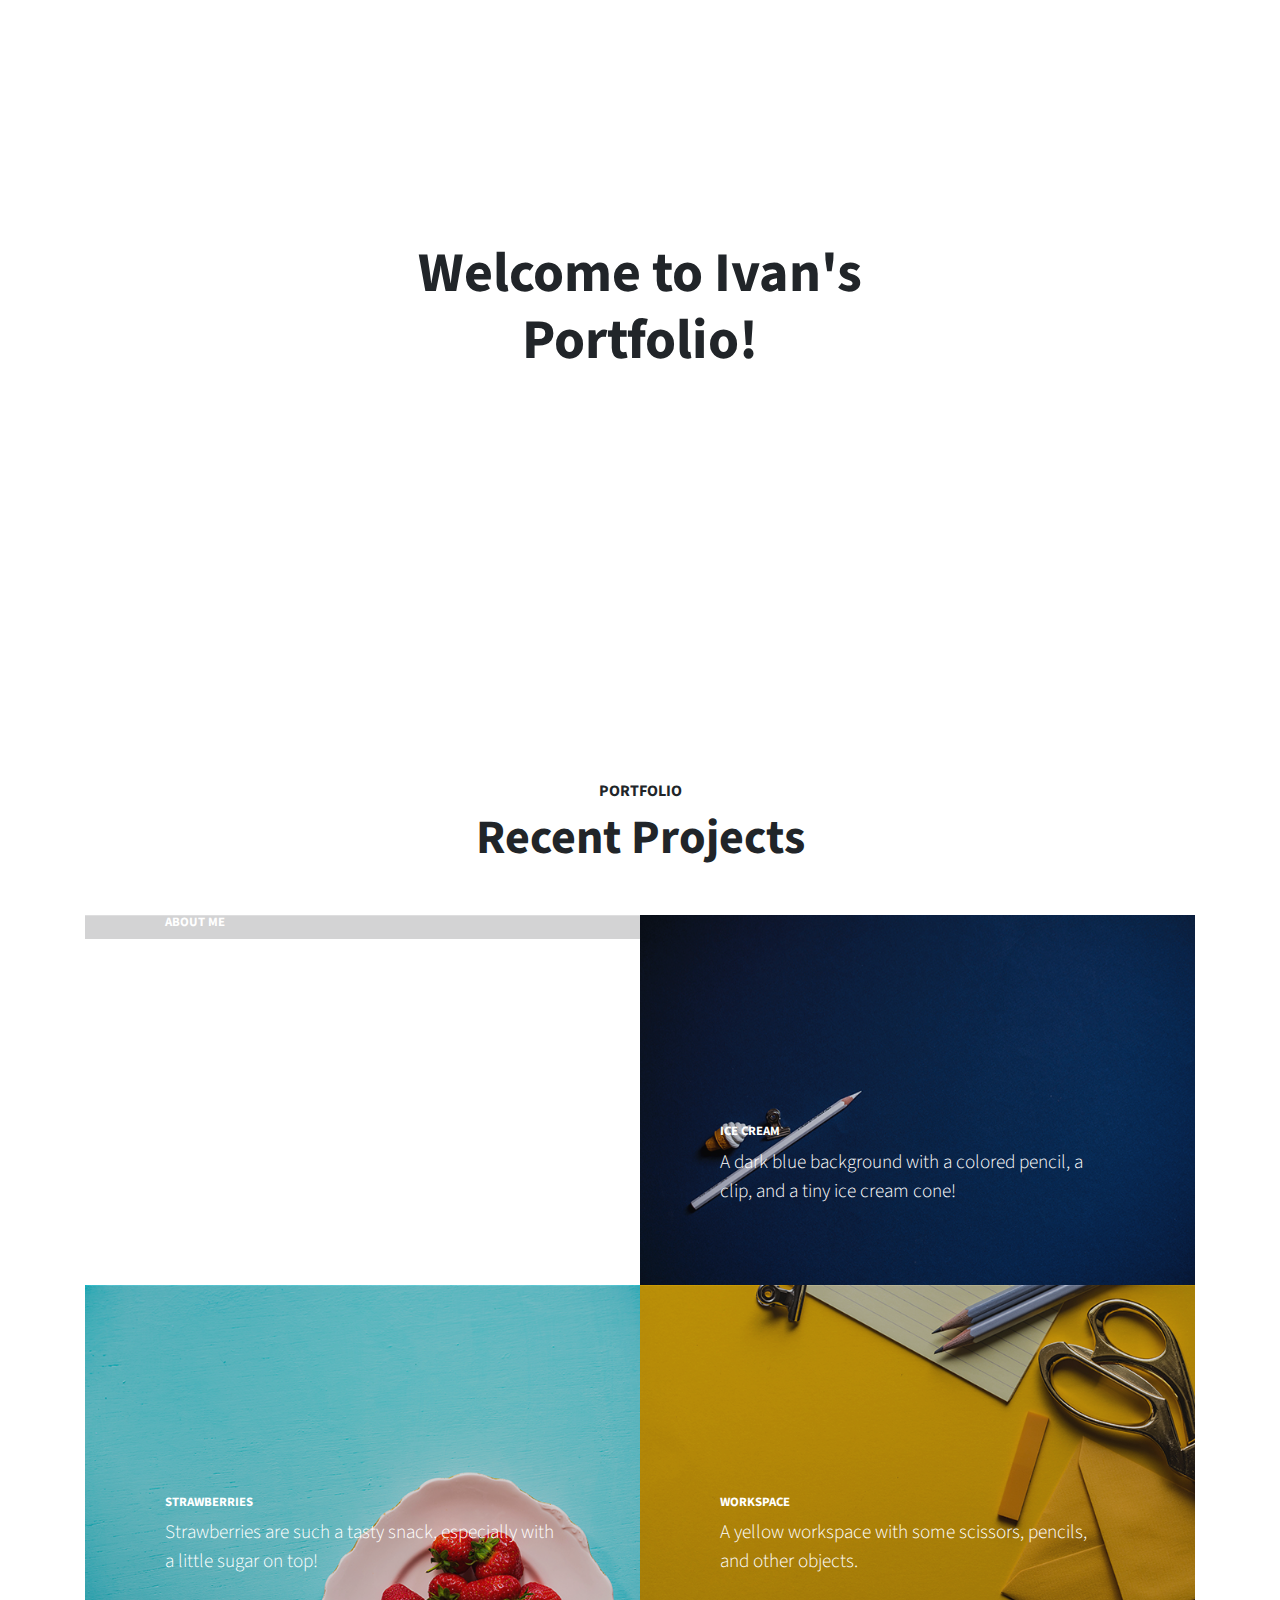
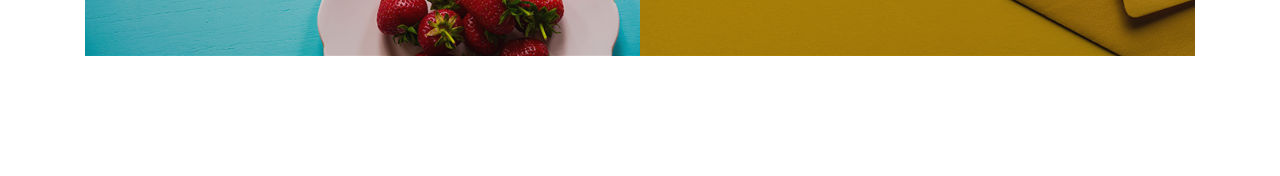
==== index.html @ cd4e30f1 "boogaloo" ====
<!DOCTYPE html>
<html lang="en">

  <head>

    <meta charset="utf-8">
    <meta name="viewport" content="width=device-width, initial-scale=1, shrink-to-fit=no">
    <meta name="description" content="">
    <meta name="author" content="">

    <title>Portfolio</title>

    <!-- Bootstrap Core CSS -->
    <link href="vendor/bootstrap/css/bootstrap.min.css" rel="stylesheet">

    <!-- Custom Fonts -->
    <link href="vendor/font-awesome/css/font-awesome.min.css" rel="stylesheet" type="text/css">
    <link href="https://fonts.googleapis.com/css?family=Source+Sans+Pro:300,400,700,300italic,400italic,700italic" rel="stylesheet" type="text/css">
    <link href="vendor/simple-line-icons/css/simple-line-icons.css" rel="stylesheet">

    <!-- Custom CSS -->
    <link href="css/stylish-portfolio.min.css" rel="stylesheet">

  </head>
    
    <body>

    <!-- Callout -->
    <section class="callout">
      <div class="container text-center">
        <h2 class="mx-auto mb-5">Welcome to
          Ivan's
          Portfolio!</h2>
      </div>
    </section>

    <!-- Portfolio -->
    <section class="content-section" id="portfolio">
      <div class="container">
        <div class="content-section-heading text-center">
          <h3 class="Portfolio">Portfolio</h3>
          <h2 class="mb-5">Recent Projects</h2>
        </div>
        <div class="row no-gutters">
          <div class="col-lg-6">
            <a class="portfolio-item" href="file:///Users/missionbit/Desktop/Portfolio/Ivan%20about%20me.html">
              <span class="caption">
                <span class="caption-content">
                  <h2>About Me</h2>
                </span>
              </span>
              <img class="img-fluid" src="http://www.virm.net/img/Dark-Grey-Flooring-Houses-Flooring-Picture-Ideas-Blogule.jpg" alt="">
            </a>
          </div>
          <div class="col-lg-6">
            <a class="portfolio-item" href="#">
              <span class="caption">
                <span class="caption-content">
                  <h2>Ice Cream</h2>
                  <p class="mb-0">A dark blue background with a colored pencil, a clip, and a tiny ice cream cone!</p>
                </span>
              </span>
              <img class="img-fluid" src="img/portfolio-2.jpg" alt="">
            </a>
          </div>
          <div class="col-lg-6">
            <a class="portfolio-item" href="#">
              <span class="caption">
                <span class="caption-content">
                  <h2>Strawberries</h2>
                  <p class="mb-0">Strawberries are such a tasty snack, especially with a little sugar on top!</p>
                </span>
              </span>
              <img class="img-fluid" src="img/portfolio-3.jpg" alt="">
            </a>
          </div>
          <div class="col-lg-6">
            <a class="portfolio-item" href="#">
              <span class="caption">
                <span class="caption-content">
                  <h2>Workspace</h2>
                  <p class="mb-0">A yellow workspace with some scissors, pencils, and other objects.</p>
                </span>
              </span>
              <img class="img-fluid" src="img/portfolio-4.jpg" alt="">
            </a>
          </div>
        </div>
      </div>
        </section>

  </body>

</html>
---- vendor/simple-line-icons/css/simple-line-icons.css ----
@font-face {
  font-family: 'simple-line-icons';
  src: url('../fonts/Simple-Line-Icons.eot?v=2.4.0');
  src: url('../fonts/Simple-Line-Icons.eot?v=2.4.0#iefix') format('embedded-opentype'), url('../fonts/Simple-Line-Icons.woff2?v=2.4.0') format('woff2'), url('../fonts/Simple-Line-Icons.ttf?v=2.4.0') format('truetype'), url('../fonts/Simple-Line-Icons.woff?v=2.4.0') format('woff'), url('../fonts/Simple-Line-Icons.svg?v=2.4.0#simple-line-icons') format('svg');
  font-weight: normal;
  font-style: normal;
}
/*
 Use the following CSS code if you want to have a class per icon.
 Instead of a list of all class selectors, you can use the generic [class*="icon-"] selector, but it's slower:
*/
.icon-user,
.icon-people,
.icon-user-female,
.icon-user-follow,
.icon-user-following,
.icon-user-unfollow,
.icon-login,
.icon-logout,
.icon-emotsmile,
.icon-phone,
.icon-call-end,
.icon-call-in,
.icon-call-out,
.icon-map,
.icon-location-pin,
.icon-direction,
.icon-directions,
.icon-compass,
.icon-layers,
.icon-menu,
.icon-list,
.icon-options-vertical,
.icon-options,
.icon-arrow-down,
.icon-arrow-left,
.icon-arrow-right,
.icon-arrow-up,
.icon-arrow-up-circle,
.icon-arrow-left-circle,
.icon-arrow-right-circle,
.icon-arrow-down-circle,
.icon-check,
.icon-clock,
.icon-plus,
.icon-minus,
.icon-close,
.icon-event,
.icon-exclamation,
.icon-organization,
.icon-trophy,
.icon-screen-smartphone,
.icon-screen-desktop,
.icon-plane,
.icon-notebook,
.icon-mustache,
.icon-mouse,
.icon-magnet,
.icon-energy,
.icon-disc,
.icon-cursor,
.icon-cursor-move,
.icon-crop,
.icon-chemistry,
.icon-speedometer,
.icon-shield,
.icon-screen-tablet,
.icon-magic-wand,
.icon-hourglass,
.icon-graduation,
.icon-ghost,
.icon-game-controller,
.icon-fire,
.icon-eyeglass,
.icon-envelope-open,
.icon-envelope-letter,
.icon-bell,
.icon-badge,
.icon-anchor,
.icon-wallet,
.icon-vector,
.icon-speech,
.icon-puzzle,
.icon-printer,
.icon-present,
.icon-playlist,
.icon-pin,
.icon-picture,
.icon-handbag,
.icon-globe-alt,
.icon-globe,
.icon-folder-alt,
.icon-folder,
.icon-film,
.icon-feed,
.icon-drop,
.icon-drawer,
.icon-docs,
.icon-doc,
.icon-diamond,
.icon-cup,
.icon-calculator,
.icon-bubbles,
.icon-briefcase,
.icon-book-open,
.icon-basket-loaded,
.icon-basket,
.icon-bag,
.icon-action-undo,
.icon-action-redo,
.icon-wrench,
.icon-umbrella,
.icon-trash,
.icon-tag,
.icon-support,
.icon-frame,
.icon-size-fullscreen,
.icon-size-actual,
.icon-shuffle,
.icon-share-alt,
.icon-share,
.icon-rocket,
.icon-question,
.icon-pie-chart,
.icon-pencil,
.icon-note,
.icon-loop,
.icon-home,
.icon-grid,
.icon-graph,
.icon-microphone,
.icon-music-tone-alt,
.icon-music-tone,
.icon-earphones-alt,
.icon-earphones,
.icon-equalizer,
.icon-like,
.icon-dislike,
.icon-control-start,
.icon-control-rewind,
.icon-control-play,
.icon-control-pause,
.icon-control-forward,
.icon-control-end,
.icon-volume-1,
.icon-volume-2,
.icon-volume-off,
.icon-calendar,
.icon-bulb,
.icon-chart,
.icon-ban,
.icon-bubble,
.icon-camrecorder,
.icon-camera,
.icon-cloud-download,
.icon-cloud-upload,
.icon-envelope,
.icon-eye,
.icon-flag,
.icon-heart,
.icon-info,
.icon-key,
.icon-link,
.icon-lock,
.icon-lock-open,
.icon-magnifier,
.icon-magnifier-add,
.icon-magnifier-remove,
.icon-paper-clip,
.icon-paper-plane,
.icon-power,
.icon-refresh,
.icon-reload,
.icon-settings,
.icon-star,
.icon-symbol-female,
.icon-symbol-male,
.icon-target,
.icon-credit-card,
.icon-paypal,
.icon-social-tumblr,
.icon-social-twitter,
.icon-social-facebook,
.icon-social-instagram,
.icon-social-linkedin,
.icon-social-pinterest,
.icon-social-github,
.icon-social-google,
.icon-social-reddit,
.icon-social-skype,
.icon-social-dribbble,
.icon-social-behance,
.icon-social-foursqare,
.icon-social-soundcloud,
.icon-social-spotify,
.icon-social-stumbleupon,
.icon-social-youtube,
.icon-social-dropbox,
.icon-social-vkontakte,
.icon-social-steam {
  font-family: 'simple-line-icons';
  speak: none;
  font-style: normal;
  font-weight: normal;
  font-variant: normal;
  text-transform: none;
  line-height: 1;
  /* Better Font Rendering =========== */
  -webkit-font-smoothing: antialiased;
  -moz-osx-font-smoothing: grayscale;
}
.icon-user:before {
  content: "\e005";
}
.icon-people:before {
  content: "\e001";
}
.icon-user-female:before {
  content: "\e000";
}
.icon-user-follow:before {
  content: "\e002";
}
.icon-user-following:before {
  content: "\e003";
}
.icon-user-unfollow:before {
  content: "\e004";
}
.icon-login:before {
  content: "\e066";
}
.icon-logout:before {
  content: "\e065";
}
.icon-emotsmile:before {
  content: "\e021";
}
.icon-phone:before {
  content: "\e600";
}
.icon-call-end:before {
  content: "\e048";
}
.icon-call-in:before {
  content: "\e047";
}
.icon-call-out:before {
  content: "\e046";
}
.icon-map:before {
  content: "\e033";
}
.icon-location-pin:before {
  content: "\e096";
}
.icon-direction:before {
  content: "\e042";
}
.icon-directions:before {
  content: "\e041";
}
.icon-compass:before {
  content: "\e045";
}
.icon-layers:before {
  content: "\e034";
}
.icon-menu:before {
  content: "\e601";
}
.icon-list:before {
  content: "\e067";
}
.icon-options-vertical:before {
  content: "\e602";
}
.icon-options:before {
  content: "\e603";
}
.icon-arrow-down:before {
  content: "\e604";
}
.icon-arrow-left:before {
  content: "\e605";
}
.icon-arrow-right:before {
  content: "\e606";
}
.icon-arrow-up:before {
  content: "\e607";
}
.icon-arrow-up-circle:before {
  content: "\e078";
}
.icon-arrow-left-circle:before {
  content: "\e07a";
}
.icon-arrow-right-circle:before {
  content: "\e079";
}
.icon-arrow-down-circle:before {
  content: "\e07b";
}
.icon-check:before {
  content: "\e080";
}
.icon-clock:before {
  content: "\e081";
}
.icon-plus:before {
  content: "\e095";
}
.icon-minus:before {
  content: "\e615";
}
.icon-close:before {
  content: "\e082";
}
.icon-event:before {
  content: "\e619";
}
.icon-exclamation:before {
  content: "\e617";
}
.icon-organization:before {
  content: "\e616";
}
.icon-trophy:before {
  content: "\e006";
}
.icon-screen-smartphone:before {
  content: "\e010";
}
.icon-screen-desktop:before {
  content: "\e011";
}
.icon-plane:before {
  content: "\e012";
}
.icon-notebook:before {
  content: "\e013";
}
.icon-mustache:before {
  content: "\e014";
}
.icon-mouse:before {
  content: "\e015";
}
.icon-magnet:before {
  content: "\e016";
}
.icon-energy:before {
  content: "\e020";
}
.icon-disc:before {
  content: "\e022";
}
.icon-cursor:before {
  content: "\e06e";
}
.icon-cursor-move:before {
  content: "\e023";
}
.icon-crop:before {
  content: "\e024";
}
.icon-chemistry:before {
  content: "\e026";
}
.icon-speedometer:before {
  content: "\e007";
}
.icon-shield:before {
  content: "\e00e";
}
.icon-screen-tablet:before {
  content: "\e00f";
}
.icon-magic-wand:before {
  content: "\e017";
}
.icon-hourglass:before {
  content: "\e018";
}
.icon-graduation:before {
  content: "\e019";
}
.icon-ghost:before {
  content: "\e01a";
}
.icon-game-controller:before {
  content: "\e01b";
}
.icon-fire:before {
  content: "\e01c";
}
.icon-eyeglass:before {
  content: "\e01d";
}
.icon-envelope-open:before {
  content: "\e01e";
}
.icon-envelope-letter:before {
  content: "\e01f";
}
.icon-bell:before {
  content: "\e027";
}
.icon-badge:before {
  content: "\e028";
}
.icon-anchor:before {
  content: "\e029";
}
.icon-wallet:before {
  content: "\e02a";
}
.icon-vector:before {
  content: "\e02b";
}
.icon-speech:before {
  content: "\e02c";
}
.icon-puzzle:before {
  content: "\e02d";
}
.icon-printer:before {
  content: "\e02e";
}
.icon-present:before {
  content: "\e02f";
}
.icon-playlist:before {
  content: "\e030";
}
.icon-pin:before {
  content: "\e031";
}
.icon-picture:before {
  content: "\e032";
}
.icon-handbag:before {
  content: "\e035";
}
.icon-globe-alt:before {
  content: "\e036";
}
.icon-globe:before {
  content: "\e037";
}
.icon-folder-alt:before {
  content: "\e039";
}
.icon-folder:before {
  content: "\e089";
}
.icon-film:before {
  content: "\e03a";
}
.icon-feed:before {
  content: "\e03b";
}
.icon-drop:before {
  content: "\e03e";
}
.icon-drawer:before {
  content: "\e03f";
}
.icon-docs:before {
  content: "\e040";
}
.icon-doc:before {
  content: "\e085";
}
.icon-diamond:before {
  content: "\e043";
}
.icon-cup:before {
  content: "\e044";
}
.icon-calculator:before {
  content: "\e049";
}
.icon-bubbles:before {
  content: "\e04a";
}
.icon-briefcase:before {
  content: "\e04b";
}
.icon-book-open:before {
  content: "\e04c";
}
.icon-basket-loaded:before {
  content: "\e04d";
}
.icon-basket:before {
  content: "\e04e";
}
.icon-bag:before {
  content: "\e04f";
}
.icon-action-undo:before {
  content: "\e050";
}
.icon-action-redo:before {
  content: "\e051";
}
.icon-wrench:before {
  content: "\e052";
}
.icon-umbrella:before {
  content: "\e053";
}
.icon-trash:before {
  content: "\e054";
}
.icon-tag:before {
  content: "\e055";
}
.icon-support:before {
  content: "\e056";
}
.icon-frame:before {
  content: "\e038";
}
.icon-size-fullscreen:before {
  content: "\e057";
}
.icon-size-actual:before {
  content: "\e058";
}
.icon-shuffle:before {
  content: "\e059";
}
.icon-share-alt:before {
  content: "\e05a";
}
.icon-share:before {
  content: "\e05b";
}
.icon-rocket:before {
  content: "\e05c";
}
.icon-question:before {
  content: "\e05d";
}
.icon-pie-chart:before {
  content: "\e05e";
}
.icon-pencil:before {
  content: "\e05f";
}
.icon-note:before {
  content: "\e060";
}
.icon-loop:before {
  content: "\e064";
}
.icon-home:before {
  content: "\e069";
}
.icon-grid:before {
  content: "\e06a";
}
.icon-graph:before {
  content: "\e06b";
}
.icon-microphone:before {
  content: "\e063";
}
.icon-music-tone-alt:before {
  content: "\e061";
}
.icon-music-tone:before {
  content: "\e062";
}
.icon-earphones-alt:before {
  content: "\e03c";
}
.icon-earphones:before {
  content: "\e03d";
}
.icon-equalizer:before {
  content: "\e06c";
}
.icon-like:before {
  content: "\e068";
}
.icon-dislike:before {
  content: "\e06d";
}
.icon-control-start:before {
  content: "\e06f";
}
.icon-control-rewind:before {
  content: "\e070";
}
.icon-control-play:before {
  content: "\e071";
}
.icon-control-pause:before {
  content: "\e072";
}
.icon-control-forward:before {
  content: "\e073";
}
.icon-control-end:before {
  content: "\e074";
}
.icon-volume-1:before {
  content: "\e09f";
}
.icon-volume-2:before {
  content: "\e0a0";
}
.icon-volume-off:before {
  content: "\e0a1";
}
.icon-calendar:before {
  content: "\e075";
}
.icon-bulb:before {
  content: "\e076";
}
.icon-chart:before {
  content: "\e077";
}
.icon-ban:before {
  content: "\e07c";
}
.icon-bubble:before {
  content: "\e07d";
}
.icon-camrecorder:before {
  content: "\e07e";
}
.icon-camera:before {
  content: "\e07f";
}
.icon-cloud-download:before {
  content: "\e083";
}
.icon-cloud-upload:before {
  content: "\e084";
}
.icon-envelope:before {
  content: "\e086";
}
.icon-eye:before {
  content: "\e087";
}
.icon-flag:before {
  content: "\e088";
}
.icon-heart:before {
  content: "\e08a";
}
.icon-info:before {
  content: "\e08b";
}
.icon-key:before {
  content: "\e08c";
}
.icon-link:before {
  content: "\e08d";
}
.icon-lock:before {
  content: "\e08e";
}
.icon-lock-open:before {
  content: "\e08f";
}
.icon-magnifier:before {
  content: "\e090";
}
.icon-magnifier-add:before {
  content: "\e091";
}
.icon-magnifier-remove:before {
  content: "\e092";
}
.icon-paper-clip:before {
  content: "\e093";
}
.icon-paper-plane:before {
  content: "\e094";
}
.icon-power:before {
  content: "\e097";
}
.icon-refresh:before {
  content: "\e098";
}
.icon-reload:before {
  content: "\e099";
}
.icon-settings:before {
  content: "\e09a";
}
.icon-star:before {
  content: "\e09b";
}
.icon-symbol-female:before {
  content: "\e09c";
}
.icon-symbol-male:before {
  content: "\e09d";
}
.icon-target:before {
  content: "\e09e";
}
.icon-credit-card:before {
  content: "\e025";
}
.icon-paypal:before {
  content: "\e608";
}
.icon-social-tumblr:before {
  content: "\e00a";
}
.icon-social-twitter:before {
  content: "\e009";
}
.icon-social-facebook:before {
  content: "\e00b";
}
.icon-social-instagram:before {
  content: "\e609";
}
.icon-social-linkedin:before {
  content: "\e60a";
}
.icon-social-pinterest:before {
  content: "\e60b";
}
.icon-social-github:before {
  content: "\e60c";
}
.icon-social-google:before {
  content: "\e60d";
}
.icon-social-reddit:before {
  content: "\e60e";
}
.icon-social-skype:before {
  content: "\e60f";
}
.icon-social-dribbble:before {
  content: "\e00d";
}
.icon-social-behance:before {
  content: "\e610";
}
.icon-social-foursqare:before {
  content: "\e611";
}
.icon-social-soundcloud:before {
  content: "\e612";
}
.icon-social-spotify:before {
  content: "\e613";
}
.icon-social-stumbleupon:before {
  content: "\e614";
}
.icon-social-youtube:before {
  content: "\e008";
}
.icon-social-dropbox:before {
  content: "\e00c";
}
.icon-social-vkontakte:before {
  content: "\e618";
}
.icon-social-steam:before {
  content: "\e620";
}
---- css/stylish-portfolio.min.css ----
body,html{width:100%;height:100%}body{font-family:'Source Sans Pro'}.btn-xl{padding:1.25rem 2.5rem}.content-section{padding-top:7.5rem;padding-bottom:7.5rem}.content-section-heading h2{font-size:3rem}.content-section-heading h3{font-size:1rem;text-transform:uppercase}h1,h2,h3,h4,h5,h6{font-weight:700}.text-faded{color:rgba(255,255,255,.7)}.map{height:30rem}@media (max-width:992px){.map{height:75%}}.map iframe{pointer-events:none}.scroll-to-top{position:fixed;right:15px;bottom:15px;display:none;width:50px;height:50px;text-align:center;color:#fff;background:rgba(52,58,64,.5);line-height:45px}.scroll-to-top:focus,.scroll-to-top:hover{color:#fff}.scroll-to-top:hover{background:#343a40}.scroll-to-top i{font-weight:800}.masthead{min-height:30rem;position:relative;display:table;width:100%;height:auto;padding-top:8rem;padding-bottom:8rem;background:linear-gradient(90deg,rgba(255,255,255,.1) 0,rgba(255,255,255,.1) 100%),url(../img/bg-masthead.jpg);background-position:center center;background-repeat:no-repeat;background-size:cover}.masthead h1{font-size:4rem;margin:0;padding:0}@media (min-width:992px){.masthead{height:100vh}.masthead h1{font-size:5.5rem}}#sidebar-wrapper{position:fixed;z-index:2;right:0;width:250px;height:100%;-webkit-transition:all .4s ease 0s;-moz-transition:all .4s ease 0s;-ms-transition:all .4s ease 0s;-o-transition:all .4s ease 0s;transition:all .4s ease 0s;transform:translateX(250px);background:#1d809f;border-left:1px solid rgba(255,255,255,.1)}.sidebar-nav{position:absolute;top:0;width:250px;margin:0;padding:0;list-style:none}.sidebar-nav li.sidebar-nav-item a{display:block;text-decoration:none;color:#fff;padding:15px}.sidebar-nav li a:hover{text-decoration:none;color:#fff;background:rgba(255,255,255,.2)}.sidebar-nav li a:active,.sidebar-nav li a:focus{text-decoration:none}.sidebar-nav>.sidebar-brand{font-size:1.2rem;background:rgba(52,58,64,.1);height:80px;line-height:50px;padding-top:15px;padding-bottom:15px;padding-left:15px}.sidebar-nav>.sidebar-brand a{color:#fff}.sidebar-nav>.sidebar-brand a:hover{color:#fff;background:0 0}#sidebar-wrapper.active{right:250px;width:250px;-webkit-transition:all .4s ease 0s;-moz-transition:all .4s ease 0s;-ms-transition:all .4s ease 0s;-o-transition:all .4s ease 0s;transition:all .4s ease 0s}.menu-toggle{position:fixed;right:15px;top:15px;width:50px;height:50px;text-align:center;color:#fff;background:rgba(52,58,64,.5);line-height:50px;z-index:999}.menu-toggle:focus,.menu-toggle:hover{color:#fff}.menu-toggle:hover{background:#343a40}.service-icon{background-color:#fff;color:#1d809f;height:7rem;width:7rem;display:block;line-height:7.5rem;font-size:2.25rem;box-shadow:0 3px 3px 0 rgba(0,0,0,.1)}.callout{padding:15rem 0;background:linear-gradient(90deg,rgba(255,255,255,.1) 0,rgba(255,255,255,.1) 100%),url(http://homepages.neiu.edu/~jcabrale/cs300/images/grey.jpg);background-position:center center;background-repeat:no-repeat;background-size:cover}.callout h2{font-size:3.5rem;font-weight:700;display:block;max-width:30rem}.portfolio-item{display:block;position:relative;overflow:hidden;max-width:530px;margin:auto auto 1rem}.portfolio-item .caption{display:flex;height:100%;width:100%;background-color:rgba(33,37,41,.2);position:absolute;top:0;bottom:0;z-index:1}.portfolio-item .caption .caption-content{color:#fff;margin:auto 2rem 2rem}.portfolio-item .caption .caption-content h2{font-size:.8rem;text-transform:uppercase}.portfolio-item .caption .caption-content p{font-weight:300;font-size:1.2rem}@media (min-width:992px){.portfolio-item{max-width:none;margin:0}.portfolio-item .caption{-webkit-transition:-webkit-clip-path .25s ease-out,background-color .7s;-webkit-clip-path:inset(0);clip-path:inset(0)}.portfolio-item .caption .caption-content{transition:opacity .25s;margin-left:5rem;margin-right:5rem;margin-bottom:5rem}.portfolio-item img{-webkit-transition:-webkit-clip-path .25s ease-out;-webkit-clip-path:inset(-1px);clip-path:inset(-1px)}.portfolio-item:hover img{-webkit-clip-path:inset(2rem);clip-path:inset(2rem)}.portfolio-item:hover .caption{background-color:rgba(29,128,159,.9);-webkit-clip-path:inset(2rem);clip-path:inset(2rem)}}footer.footer{padding-top:5rem;padding-bottom:5rem}footer.footer .social-link{display:block;height:4rem;width:4rem;line-height:4.3rem;font-size:1.5rem;background-color:#1d809f;transition:background-color .15s ease-in-out;box-shadow:0 3px 3px 0 rgba(0,0,0,.1)}footer.footer .social-link:hover{background-color:#155d74;text-decoration:none}a{color:#1d809f}a:active,a:focus,a:hover{color:#155d74}.btn-primary{background-color:#1d809f!important;border-color:#1d809f!important;color:#fff!important}.btn-primary:active,.btn-primary:focus,.btn-primary:hover{background-color:#155d74!important;border-color:#155d74!important}.btn-secondary{background-color:#ecb807!important;border-color:#ecb807!important;color:#fff!important}.btn-secondary:active,.btn-secondary:focus,.btn-secondary:hover{background-color:#ba9106!important;border-color:#ba9106!important}.btn-dark{color:#fff!important}.btn{box-shadow:0 3px 3px 0 rgba(0,0,0,.1);font-weight:700}.bg-primary{background-color:#1d809f!important}.text-primary{color:#1d809f!important}.text-secondary{color:#ecb807!important}
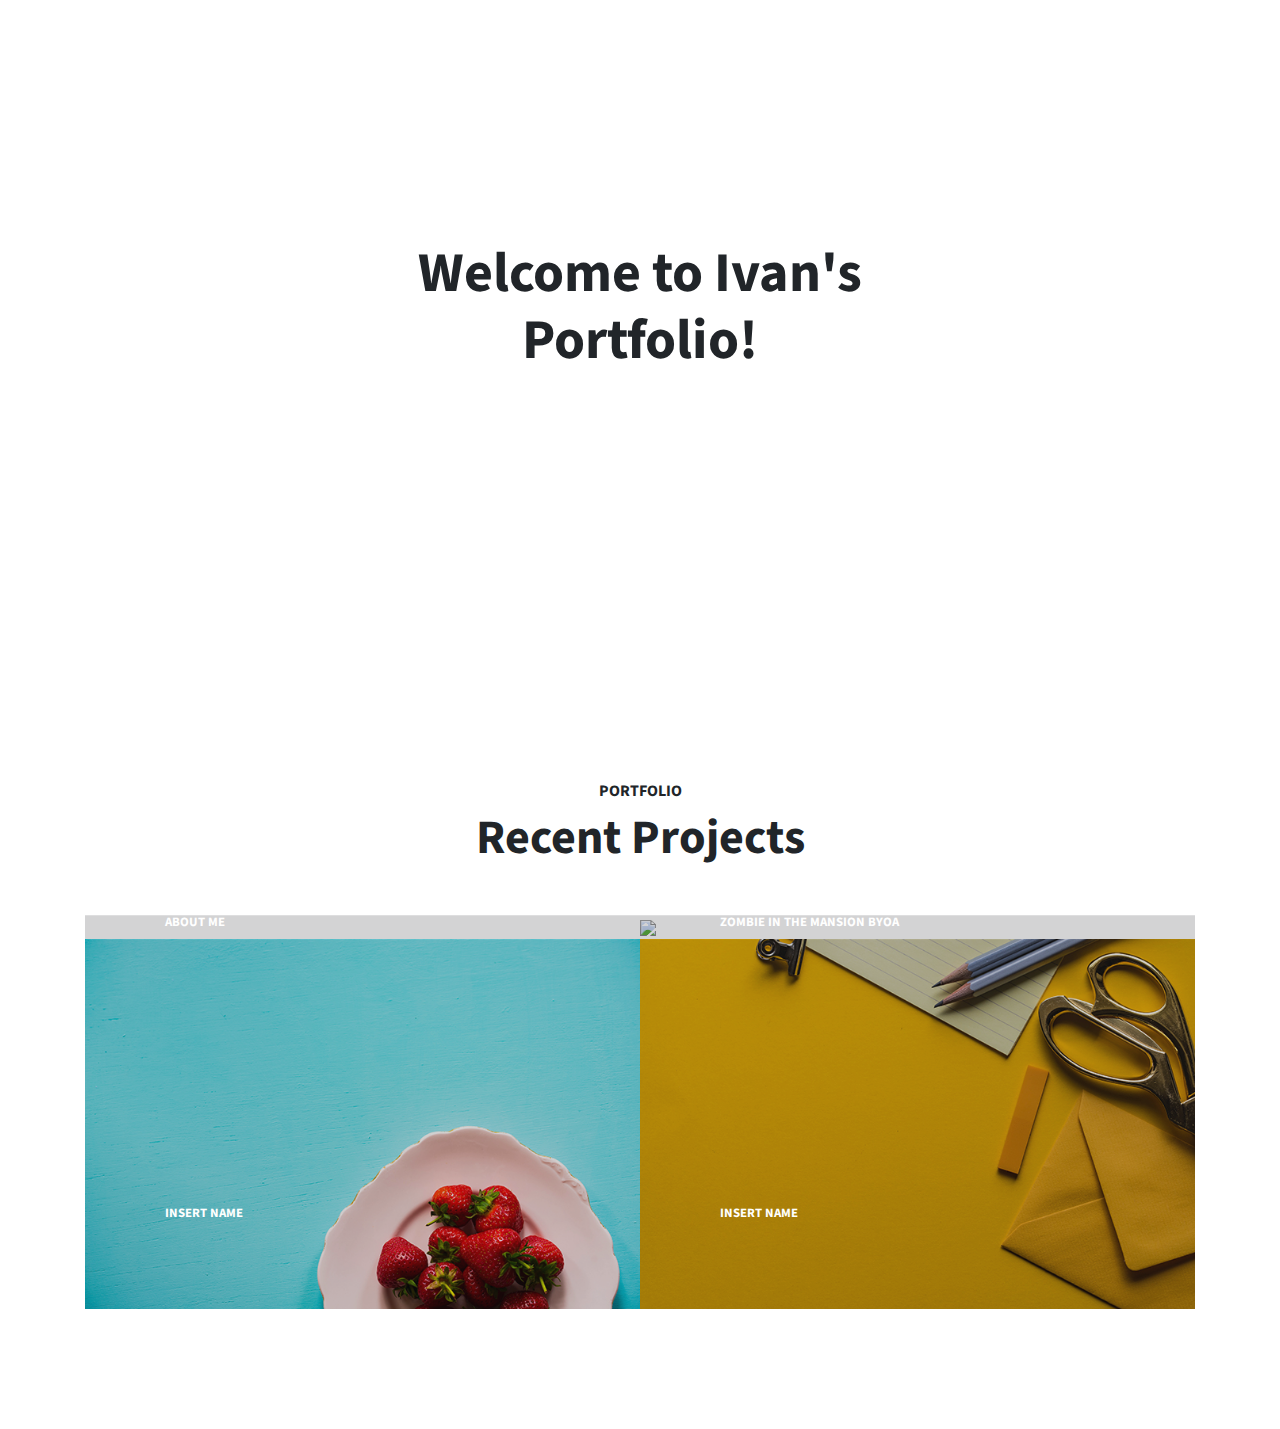
==== commit e4f4f3f8: "g" ====
--- a/index.html
+++ b/index.html
@@ -21,7 +21,7 @@
     <!-- Custom CSS -->
     <link href="css/stylish-portfolio.min.css" rel="stylesheet">
 
-  </head>
+  </head>   
     
     <body>
 
@@ -38,12 +38,12 @@
     <section class="content-section" id="portfolio">
       <div class="container">
         <div class="content-section-heading text-center">
-          <h3 class="Portfolio">Portfolio</h3>
+          <h3>Portfolio</h3>
           <h2 class="mb-5">Recent Projects</h2>
         </div>
         <div class="row no-gutters">
           <div class="col-lg-6">
-            <a class="portfolio-item" href="file:///Users/missionbit/Desktop/Portfolio/Ivan%20about%20me.html">
+            <a class="portfolio-item" href="file:///Users/missionbit/Desktop/My%20Portfolio/About%20Me/Ivan%20about%20me.html">
               <span class="caption">
                 <span class="caption-content">
                   <h2>About Me</h2>
@@ -53,22 +53,22 @@
             </a>
           </div>
           <div class="col-lg-6">
-            <a class="portfolio-item" href="#">
+            <a class="portfolio-item" href="file:///Users/missionbit/Desktop/Zombie-In-The-Mansion/Main-menu.html">
               <span class="caption">
                 <span class="caption-content">
-                  <h2>Ice Cream</h2>
-                  <p class="mb-0">A dark blue background with a colored pencil, a clip, and a tiny ice cream cone!</p>
+                  <h2>Zombie in the Mansion BYOA</h2>
+                  <p class="mb-0"></p>
                 </span>
               </span>
-              <img class="img-fluid" src="img/portfolio-2.jpg" alt="">
+              <img class="img-fluid" src="https://cdn.pixabay.com/photo/2014/05/03/00/35/wood-336589_960_720.jpg">
             </a>
           </div>
           <div class="col-lg-6">
-            <a class="portfolio-item" href="#">
+            <a class="portfolio-item" href="">
               <span class="caption">
                 <span class="caption-content">
-                  <h2>Strawberries</h2>
-                  <p class="mb-0">Strawberries are such a tasty snack, especially with a little sugar on top!</p>
+                  <h2>Insert Name</h2>
+                  <p class="mb-0"></p>
                 </span>
               </span>
               <img class="img-fluid" src="img/portfolio-3.jpg" alt="">
@@ -78,13 +78,13 @@
             <a class="portfolio-item" href="#">
               <span class="caption">
                 <span class="caption-content">
-                  <h2>Workspace</h2>
-                  <p class="mb-0">A yellow workspace with some scissors, pencils, and other objects.</p>
+                  <h2>Insert Name</h2>
+                  <p class="mb-0"></p>
                 </span>
               </span>
               <img class="img-fluid" src="img/portfolio-4.jpg" alt="">
             </a>
-          </div>
+          </div> 
         </div>
       </div>
         </section>
